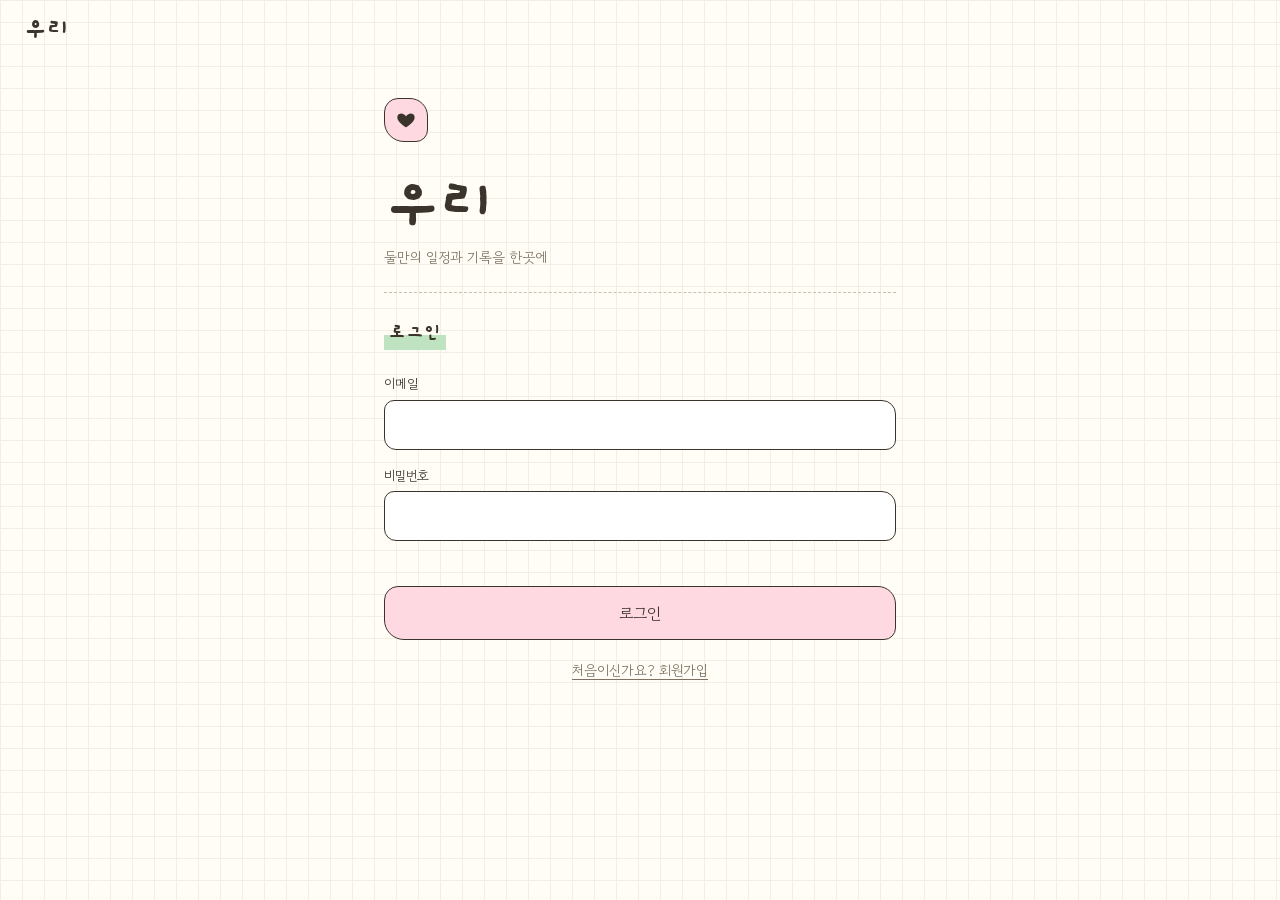
==== index.html @ 26e34635 "Add QT question cards, sharing archive and growing Bible-book character Co-Authored-By: Claude Fable" ====
<!doctype html>
<html lang="ko">
<head>
  <meta charset="utf-8">
  <meta name="viewport" content="width=device-width, initial-scale=1, viewport-fit=cover">
  <title>우리</title>
  <meta name="theme-color" content="#fdf2f8">
  <link rel="manifest" href="manifest.webmanifest">
  <!-- 아이폰 홈 화면 설치용 -->
  <meta name="apple-mobile-web-app-capable" content="yes">
  <meta name="apple-mobile-web-app-status-bar-style" content="default">
  <meta name="apple-mobile-web-app-title" content="우리">
  <link rel="apple-touch-icon" href="icons/icon-180.png">
  <link rel="icon" href="icons/icon-192.png">
  <link rel="preload" href="fonts/gaegu-700.woff2" as="font" type="font/woff2" crossorigin>
  <link rel="preload" href="fonts/gaegu-400.woff2" as="font" type="font/woff2" crossorigin>
  <link rel="preload" href="fonts/gowun-dodum-400.woff2" as="font" type="font/woff2" crossorigin>
  <link rel="stylesheet" href="css/fonts.css">
  <link rel="stylesheet" href="css/tokens.css">
  <link rel="stylesheet" href="css/style.css">
</head>
<body class="paper">
  <header class="topbar">
    <button id="backBtn" class="iconbtn" aria-label="뒤로" hidden>
      <svg viewBox="0 0 24 24" aria-hidden="true"><path d="M15 5l-7 7 7 7"/></svg>
    </button>
    <h1 id="pageTitle">우리</h1>
    <button id="menuBtn" class="textbtn" hidden>로그아웃</button>
    <button id="actionBtn" class="roundbtn" hidden></button>
    <a id="gearBtn" class="roundbtn" href="#/settings" aria-label="설정" hidden>
      <svg viewBox="0 0 24 24" aria-hidden="true"><circle cx="12" cy="12" r="3"/><path d="M12 3v3M12 18v3M3 12h3M18 12h3M5.600 5.600l2.100 2.100M16.300 16.300l2.100 2.100M5.600 18.400l2.100-2.100M16.300 7.700l2.100-2.100"/></svg>
    </a>
  </header>
  <div id="offline" class="offline" role="status" hidden>인터넷 연결이 끊겼어요. 지금은 불러오기와 저장이 되지 않습니다.</div>
  <main id="view"></main>
  <script src="js/vendor/supabase.js"></script>
  <script src="js/config.js"></script>
  <script src="js/glyphs.js"></script>
  <script src="js/photos.js"></script>
  <script src="js/push.js"></script>
  <script src="js/dday.js"></script>
  <script src="js/calendar.js"></script>
  <script src="js/diary.js"></script>
  <script src="js/money.js"></script>
  <script src="js/food.js"></script>
  <script src="js/map.js"></script>
  <script src="js/album.js"></script>
  <script src="js/verse.js"></script>
  <script src="js/bible.js"></script>
  <script src="js/qtdata.js"></script>
  <script src="js/qt.js"></script>
  <script src="js/home.js"></script>
  <script src="js/app.js"></script>
</body>
</html>
---- css/fonts.css ----
/* 글꼴은 글자 묶음을 여러 파일로 나누지 않고 통째로 한 파일씩 쓴다.
   (나눠 쓰면 일부 파일만 늦게 오거나 실패했을 때 글자 하나만 다른 글꼴로 보인다.)
   Gaegu: 손글씨체, 한글 2,350자 / 고운돋움: 본문용 둥근 고딕, 한글 11,172자. 둘 다 SIL OFL (fonts/LICENSE-*.txt). */
@font-face { font-family: 'Gaegu'; font-style: normal; font-weight: 400; font-display: swap; src: url(../fonts/gaegu-400.woff2) format('woff2'); }
@font-face { font-family: 'Gaegu'; font-style: normal; font-weight: 700; font-display: swap; src: url(../fonts/gaegu-700.woff2) format('woff2'); }
@font-face { font-family: 'Gowun Dodum'; font-style: normal; font-weight: 400; font-display: swap; src: url(../fonts/gowun-dodum-400.woff2) format('woff2'); }
---- css/tokens.css ----
/* Design Tokens - Auto-generated */
/* Do not edit directly - modify tokens.json instead */

/* === PRIMITIVES === */
:root {

}

/* === SEMANTIC === */
:root {
  --color-primary: #BE185D;
  --color-on-primary: #FFFFFF;
  --color-secondary: #EC4899;
  --color-on-secondary: #000000;
  --color-accent: #DC2626;
  --color-on-accent: #FFFFFF;
  --color-background: #FDF2F8;
  --color-foreground: #0F172A;
  --color-card: #FFFFFF;
  --color-card-foreground: #0F172A;
  --color-muted: #FBF1F5;
  --color-muted-foreground: #475569;
  --color-border: #F7E3EB;
  --color-destructive: #DC2626;
  --color-on-destructive: #FFFFFF;
  --color-ring: #BE185D;
  --font-heading: "Baloo 2", sans-serif;
  --font-body: "Comic Neue", sans-serif;
  --space-xs: 4px;
  --space-sm: 8px;
  --space-md: 16px;
  --space-lg: 24px;
  --space-xl: 32px;
  --space-2xl: 48px;
  --space-3xl: 64px;
}

/* === COMPONENTS === */
:root {

}
---- css/style.css ----
/* 색과 간격은 css/tokens.css (디자인 시스템 도구가 만든 값)를 쓴다.
   스타일: Minimalism & Swiss Style - 모서리 0, 그림자 없음, 포인트 색 하나 */
:root {
  /* 본문은 기기 기본 고딕, 큰 숫자와 제목에만 손글씨체 Gaegu를 가늘게 쓴다 */
  --font-heading: "Gaegu", -apple-system, "Apple SD Gothic Neo", "Malgun Gothic", sans-serif;
  --font-body: -apple-system, BlinkMacSystemFont, "Apple SD Gothic Neo", "Pretendard", "Noto Sans KR", "Malgun Gothic", sans-serif;
  --tab-h: 60px;
}
* { box-sizing: border-box; }
[hidden] { display: none !important; }
html, body { margin: 0; min-height: 100%; }
body {
  background: var(--color-background); color: var(--color-foreground);
  font-family: var(--font-body); font-size: 16px; line-height: 1.5;
  -webkit-tap-highlight-color: transparent;
  touch-action: manipulation;
  overscroll-behavior-y: contain;
}
button { font-family: inherit; cursor: pointer; }
a { cursor: pointer; }
:focus-visible { outline: 3px solid var(--color-ring); outline-offset: 2px; }
svg { fill: none; stroke: currentColor; stroke-width: 1.75; stroke-linecap: square; stroke-linejoin: miter; }

/* ── 상단 ── */
.topbar {
  position: sticky; top: 0; z-index: 10;
  display: flex; align-items: center; gap: var(--space-xs); min-height: 56px;
  padding: calc(env(safe-area-inset-top) + var(--space-sm)) var(--space-lg) var(--space-sm);
  background: var(--color-background);
}
.topbar h1 { margin: 0; font-family: var(--font-heading); font-size: 24px; font-weight: 400; letter-spacing: -.5px; }
.iconbtn {
  width: 44px; height: 44px; margin-left: -12px; border: 0; background: none; color: var(--color-foreground);
  display: flex; align-items: center; justify-content: center;
}
.iconbtn svg { width: 24px; height: 24px; }
.textbtn { margin-left: auto; min-height: 44px; padding: 0; border: 0; background: none; color: var(--color-muted-foreground); font-size: 14px; }

main {
  max-width: 560px; margin: 0 auto;
  padding: var(--space-sm) var(--space-lg) calc(env(safe-area-inset-bottom) + var(--tab-h) + var(--space-xl));
}

/* ── 하단 탭 ── */
.tabbar {
  position: fixed; left: 0; right: 0; bottom: 0; z-index: 20;
  display: flex;
  padding-bottom: env(safe-area-inset-bottom);
  background: var(--color-card); border-top: 2px solid var(--color-foreground);
}
.tabbar a {
  flex: 1; min-height: var(--tab-h);
  display: flex; flex-direction: column; align-items: center; justify-content: center; gap: 4px;
  color: var(--color-muted-foreground); font-size: 11px; font-weight: 400; text-decoration: none;
  transition: background-color .2s ease-out, color .2s ease-out;
}
.tabbar a svg { width: 22px; height: 22px; }
.tabbar a[aria-current="page"] { background: var(--color-primary); color: var(--color-on-primary); font-weight: 600; }

/* ── 홈 상단: 포인트 색 면 하나 ── */
.hero {
  display: block; text-decoration: none;
  background: var(--color-primary); color: var(--color-on-primary);
  padding: var(--space-lg); margin-bottom: var(--space-lg);
}
.hero .names { font-size: 14px; font-weight: 600; letter-spacing: .5px; }
.hero .names i { font-style: normal; font-weight: 400; opacity: .8; margin: 0 2px; }
.hero .num { font-family: var(--font-heading); font-size: 86px; font-weight: 400; line-height: 1; letter-spacing: -2px; margin-top: var(--space-xl); }
.hero .num small { font-size: 20px; font-weight: 600; letter-spacing: 0; margin-left: var(--space-sm); }
.hero .since { font-size: 13px; margin-top: var(--space-sm); padding-top: var(--space-sm); border-top: 1px solid rgba(255, 255, 255, .45); }

/* ── 구역 제목과 목록 ── */
.sec {
  margin: var(--space-xl) 0 0; padding-bottom: var(--space-sm);
  border-bottom: 2px solid var(--color-foreground);
  font-family: var(--font-heading); font-size: 18px; font-weight: 400;
}
.card { background: none; margin: 0; }
.blank { padding: var(--space-md) 0; color: var(--color-muted-foreground); font-size: 14px; border-bottom: 1px solid var(--color-border); }

.invite {
  margin-bottom: var(--space-md); padding: var(--space-md) var(--space-lg);
  background: var(--color-card); border: 2px solid var(--color-foreground);
}
.invite .label { font-size: 13px; color: var(--color-muted-foreground); }
.invite .code { font-family: var(--font-heading); font-size: 42px; font-weight: 400; letter-spacing: 6px; color: var(--color-primary); }
.invite .link { text-align: left; margin-top: 0; }

.item {
  display: flex; align-items: center; gap: var(--space-md); min-height: 76px; padding: var(--space-md) 0;
  border-bottom: 1px solid var(--color-border); text-decoration: none; color: inherit;
  transition: background-color .2s ease-out;
}
.item:first-child { border-top: 2px solid var(--color-foreground); }
a.item:active { background: var(--color-muted); }
.chip {
  flex: none; width: 44px; height: 44px; background: var(--color-card); color: var(--color-primary);
  border: 1px solid var(--color-border);
  display: flex; align-items: center; justify-content: center;
}
.chip svg { width: 22px; height: 22px; }
.item .t { font-weight: 600; }
.item .d { font-size: 13px; color: var(--color-muted-foreground); }
.item .go { margin-left: auto; color: var(--color-muted-foreground); }
.item .go svg { width: 18px; height: 18px; display: block; }

.empty { padding: var(--space-3xl) 0; color: var(--color-muted-foreground); }
.empty .chip { margin-bottom: var(--space-md); }
.empty b { display: block; font-family: var(--font-heading); font-size: 38px; font-weight: 400; letter-spacing: -1px; color: var(--color-foreground); }
.empty p { margin: var(--space-xs) 0 0; font-size: 14px; }

/* ── 폼 (로그인, 커플 연결) ── */
.brand { padding: var(--space-xl) 0 var(--space-lg); margin-bottom: var(--space-lg); border-bottom: 2px solid var(--color-foreground); }
.brand .logo { width: 44px; height: 44px; background: var(--color-primary); color: var(--color-on-primary); display: flex; align-items: center; justify-content: center; }
.brand .logo svg { width: 22px; height: 22px; fill: currentColor; stroke: none; }
.brand .word { font-family: var(--font-heading); font-size: 70px; font-weight: 400; line-height: 1.1; letter-spacing: -1px; margin-top: var(--space-lg); }
.brand p { margin: var(--space-xs) 0 0; color: var(--color-muted-foreground); font-size: 14px; }
.form h2 { margin: 0 0 var(--space-lg); font-family: var(--font-heading); font-size: 18px; font-weight: 400; }
.form label { display: block; font-size: 13px; font-weight: 600; margin-bottom: var(--space-md); }
.form input {
  display: block; width: 100%; min-height: 50px; margin-top: 6px; padding: 12px 14px;
  border: 1px solid var(--color-foreground); border-radius: 0; background: var(--color-card);
  font-size: 16px; color: var(--color-foreground); font-family: inherit; -webkit-appearance: none; appearance: none;
}
.form input::placeholder { color: #94a3b8; }
.form input:focus { outline: 3px solid var(--color-ring); outline-offset: -1px; }
.btn {
  display: block; width: 100%; min-height: 52px; padding: 14px; border: 2px solid var(--color-primary); border-radius: 0;
  background: var(--color-primary); color: var(--color-on-primary); font-size: 16px; font-weight: 600;
  transition: opacity .2s ease-out;
}
.btn:active { opacity: .85; }
.btn:disabled { opacity: .5; }
.btn.ghost { background: var(--color-card); color: var(--color-primary); }
.link { display: block; width: 100%; min-height: 44px; margin-top: var(--space-sm); padding: 0; border: 0; background: none; color: var(--color-muted-foreground); font-size: 14px; text-decoration: underline; text-underline-offset: 3px; }
.msg { min-height: 21px; margin: 0 0 var(--space-sm); font-size: 14px; font-weight: 400; color: var(--color-destructive); }
.msg.ok { color: #15803d; }
.or { display: flex; align-items: center; gap: 12px; color: var(--color-muted-foreground); font-size: 13px; margin: var(--space-lg) 0; }
.or::before, .or::after { content: ""; flex: 1; height: 1px; background: var(--color-border); }
.empty .btn { width: auto; margin-top: var(--space-lg); padding: 12px 24px; }

.spinner {
  width: 24px; height: 24px; margin: 96px auto; border-radius: 50%;
  border: 3px solid var(--color-border); border-top-color: var(--color-primary);
  animation: spin .8s linear infinite;
}
@keyframes spin { to { transform: rotate(360deg); } }
@media (prefers-reduced-motion: reduce) {
  * { transition: none !important; }
  .spinner { animation-duration: 2s; }
}

/* ── 디데이 ── */
.hero .num.word { font-size: 52px; letter-spacing: -1px; }
.startday {
  display: flex; align-items: center; justify-content: space-between; gap: var(--space-md);
  padding: var(--space-lg); background: var(--color-card); border: 2px solid var(--color-foreground);
}
.startday .d { font-size: 13px; color: var(--color-muted-foreground); }
.startday .big { font-family: var(--font-heading); font-size: 34px; font-weight: 400; line-height: 1.2; }
.btn.small { width: auto; min-height: 44px; padding: 8px 18px; flex: none; }
.btn.add { margin-top: var(--space-lg); }
.dlist { list-style: none; margin: 0; padding: 0; }
.drow { display: flex; align-items: center; gap: var(--space-sm); min-height: 68px; padding: var(--space-sm) 0; border-bottom: 1px solid var(--color-border); }
.drow .dmain { flex: 1; min-width: 0; }
.drow .t { font-weight: 600; }
.drow .d { font-size: 13px; color: var(--color-muted-foreground); }
.drow .dleft { font-family: var(--font-heading); font-size: 24px; font-weight: 400; color: var(--color-primary); white-space: nowrap; }
.drow .dleft.now { background: var(--color-primary); color: var(--color-on-primary); padding: 0 10px; }
.drow .iconbtn { margin: 0 -10px 0 0; color: var(--color-muted-foreground); }
.drow .iconbtn svg { width: 20px; height: 20px; }
.tag { font-size: 10px; font-weight: 400; color: var(--color-primary); border: 1px solid var(--color-primary); padding: 0 6px; margin-left: 4px; vertical-align: 2px; }
.form.inline { margin-top: var(--space-lg); padding: var(--space-lg); background: var(--color-card); border: 2px solid var(--color-foreground); }
.form .check { display: flex; align-items: center; gap: 10px; min-height: 44px; font-weight: 400; font-size: 16px; }
.form .check input { width: 22px; height: 22px; min-height: 0; margin: 0; padding: 0; flex: none; accent-color: var(--color-primary); -webkit-appearance: auto; appearance: auto; }
.btns { display: flex; gap: var(--space-sm); }
.link.danger { color: var(--color-destructive); margin-top: var(--space-md); }

/* ── 홈 위젯: 굵은 테두리 + 뒤로 비치는 색 면 ── */
.roundbtn {
  margin-left: auto; width: 44px; height: 44px; flex: none; border-radius: 50%;
  background: var(--color-card); border: 1.5px solid var(--color-foreground); color: var(--color-foreground);
  display: flex; align-items: center; justify-content: center;
}
.roundbtn svg { width: 22px; height: 22px; stroke-linecap: round; }
main { padding-bottom: calc(env(safe-area-inset-bottom) + var(--space-xl)); }
.widget {
  display: block; text-decoration: none; color: inherit;
  background: var(--color-card); border: 2px solid var(--color-foreground); border-radius: 18px;
  box-shadow: 6px 6px 0 var(--shade, var(--color-border));
  padding: var(--space-md) var(--space-md) var(--space-lg); margin: 0 6px var(--space-lg) 0;
  transition: transform .15s ease-out, box-shadow .15s ease-out;
}
.widget:active { transform: translate(3px, 3px); box-shadow: 3px 3px 0 var(--shade, var(--color-border)); }
.wtitle { display: flex; align-items: center; gap: var(--space-sm); font-weight: 700; font-size: 17px; }
.wtitle svg { width: 20px; height: 20px; color: var(--color-primary); }
.wnum { font-size: 44px; font-weight: 800; letter-spacing: -1px; line-height: 1.15; margin-top: var(--space-sm); }
.wsub { font-size: 14px; color: var(--color-muted-foreground); }
.wempty { font-size: 14px; color: var(--color-muted-foreground); margin-top: var(--space-sm); }
.wcal { display: flex; gap: var(--space-md); align-items: stretch; margin-top: var(--space-sm); }
.todaytile {
  flex: 0 0 38%; min-height: 132px; border-radius: 12px; padding: 12px;
  background: var(--color-primary); color: var(--color-on-primary);
  display: flex; flex-direction: column; justify-content: flex-end;
}
.todaytile span { font-size: 14px; font-weight: 600; }
.todaytile b { font-size: 48px; font-weight: 800; line-height: 1; }
.mcal { flex: 1; min-width: 0; }
.mtitle { font-size: 13px; font-weight: 800; margin-bottom: 2px; }
.mgrid { display: grid; grid-template-columns: repeat(7, 1fr); text-align: center; font-size: 12px; font-weight: 600; }
.mgrid span { height: 22px; line-height: 22px; }
.mgrid .sun { color: #dc2626; } .mgrid .sat { color: #2563eb; }
.mgrid .mark { background: #fbcfe8; border-radius: 50%; color: var(--color-primary); }
.mgrid .today { background: var(--color-foreground); color: #fff; border-radius: 50%; }
.mgrid span.mark, .mgrid span.today { width: 22px; margin: 0 auto; }

/* 위젯 모양에 맞춰 다른 상자들도 모서리를 조금 둥글린다 */
.invite, .startday, .form.inline { border-radius: 18px; }
.invite { margin: 0 6px var(--space-lg) 0; box-shadow: 6px 6px 0 var(--color-border); }
.btn, .form input { border-radius: 12px; }
.chip { border-radius: 12px; }

/* ── 커플 캘린더 ── */
:root { --me: #fbcfe8; --me-bg: #fff1f6; --pt: #bfdbfe; --pt-bg: #eff6ff; --us: #fde68a; --us-bg: #fffbeb; }
.roundbtn + .roundbtn { margin-left: var(--space-sm); }
.calhead { display: flex; align-items: center; justify-content: space-between; margin-bottom: var(--space-sm); }
.calhead .iconbtn { margin: 0; }
.monthbtn { min-height: 44px; border: 0; background: none; font-size: 20px; font-weight: 800; color: var(--color-foreground); }
.ownrow { display: flex; gap: 10px; margin: 0 4px var(--space-md) 0; }
.ownchip {
  flex: 1; min-height: 40px; padding: 4px 8px; border: 2px solid var(--color-foreground); border-radius: 12px;
  background: var(--color-card); color: #64748b; font-size: 14px; font-weight: 700;
  box-shadow: 4px 4px 0 #cbd5e1; white-space: nowrap; overflow: hidden; text-overflow: ellipsis;
}
.ownchip.on { color: var(--color-foreground); }
.ownchip.me.on { background: var(--me-bg); box-shadow: 4px 4px 0 var(--me); }
.ownchip.pt.on { background: var(--pt-bg); box-shadow: 4px 4px 0 var(--pt); }
.ownchip.us.on { background: var(--us-bg); box-shadow: 4px 4px 0 var(--us); }

.calgrid { display: grid; grid-template-columns: repeat(7, minmax(0, 1fr)); margin: 0 -12px; }
.calgrid.whead { font-size: 13px; text-align: center; color: var(--color-foreground); padding-bottom: 4px; }
.calgrid .sun { color: #dc2626; } .calgrid .sat { color: #2563eb; }
.cell {
  min-height: 78px; padding: 4px 2px; border: 0; border-radius: 8px; background: none; color: var(--color-foreground);
  display: flex; flex-direction: column; align-items: stretch; gap: 2px; font-family: inherit; overflow: hidden;
}
.cell .num { align-self: center; min-width: 26px; height: 24px; line-height: 24px; font-size: 15px; font-weight: 600; border-radius: 7px; text-align: center; }
.cell.other .num { color: #cbd5e1; }
.cell.other .evchip { opacity: .6; }
.cell.today .num { background: var(--color-foreground); color: #fff; }
.cell.sel { background: #eee6ec; }
.evchip {
  display: block; font-size: 10.500px; line-height: 16px; height: 16px; padding: 0 3px; border-radius: 4px;
  white-space: nowrap; overflow: hidden; text-align: left; color: var(--color-foreground);
}
.evchip.me { background: var(--me-bg); box-shadow: inset 3px 0 0 var(--me); }
.evchip.pt { background: var(--pt-bg); box-shadow: inset 3px 0 0 var(--pt); }
.evchip.us { background: var(--us-bg); box-shadow: inset 3px 0 0 var(--us); }
.cell .more { font-size: 10px; color: var(--color-muted-foreground); text-align: center; line-height: 12px; }

.daytitle { margin: var(--space-lg) 0 var(--space-md); font-size: 18px; font-weight: 800; }
.evcard {
  display: flex; align-items: center; gap: var(--space-md); width: calc(100% - 6px); min-height: 60px; text-align: left;
  padding: 12px 16px; margin-bottom: var(--space-md); font-family: inherit; color: var(--color-foreground);
  border: 2px solid var(--color-foreground); border-radius: 16px;
}
.evcard.me { background: var(--me-bg); box-shadow: 5px 5px 0 var(--me); }
.evcard.pt { background: var(--pt-bg); box-shadow: 5px 5px 0 var(--pt); }
.evcard.us { background: var(--us-bg); box-shadow: 5px 5px 0 var(--us); }
.evtime { flex: none; min-width: 74px; font-size: 14px; }
.evtime small { display: block; font-size: 11px; color: var(--color-muted-foreground); }
.evtitle { font-size: 17px; font-weight: 700; overflow-wrap: anywhere; }

/* ── 아래에서 올라오는 시트 ── */
.noscroll { overflow: hidden; }
.sheet { position: fixed; inset: 0; z-index: 50; background: rgba(15, 23, 42, .35); display: flex; align-items: flex-end; }
.sheetbody {
  width: 100%; max-width: 560px; max-height: 94%; margin: 0 auto; overflow-y: auto;
  background: var(--color-card); border-radius: 28px 28px 0 0;
  padding: var(--space-md) var(--space-lg) calc(env(safe-area-inset-bottom) + var(--space-xl));
  animation: sheetup .25s ease-out;
}
@keyframes sheetup { from { transform: translateY(40px); opacity: 0; } to { transform: none; opacity: 1; } }
.sheethead { display: flex; align-items: center; justify-content: space-between; margin-bottom: var(--space-lg); }
.sheethead b { font-size: 17px; }
.sheethead .roundbtn { margin: 0; }
.roundbtn.ok { color: #2563eb; }
.sheetbody .titleinput { margin: 0 0 var(--space-md); border-width: 2px; }
.sr { position: absolute; width: 1px; height: 1px; overflow: hidden; clip-path: inset(50%); }
.rowline { display: flex; align-items: center; justify-content: space-between; gap: var(--space-sm); min-height: 52px; margin: 0; font-size: 16px; font-weight: 400; }
.form .rowline { font-size: 16px; font-weight: 400; margin-bottom: 0; }
.rowline span { display: flex; gap: 6px; }
.form .rowline input[type=date], .form .rowline input[type=time], .form .rowline select {
  width: auto; min-height: 40px; margin: 0; padding: 6px 12px; border: 0; border-radius: 12px; background: #eef0f3;
  font-size: 16px; font-family: inherit; color: var(--color-foreground);
}
.form .switch {
  -webkit-appearance: none; appearance: none; width: 50px; min-height: 0; height: 28px; margin: 0; padding: 0; flex: none;
  border: 2px solid var(--color-foreground); border-radius: 14px; background: var(--color-card); position: relative;
  transition: background-color .2s ease-out;
}
.form .switch::after {
  content: ""; position: absolute; top: 3px; left: 3px; width: 18px; height: 18px; border-radius: 50%;
  background: var(--color-foreground); transition: transform .2s ease-out;
}
.form .switch:checked { background: var(--color-primary); }
.form .switch:checked::after { transform: translateX(22px); background: #fff; }
.sheetbody textarea {
  display: block; width: 100%; margin: var(--space-md) 0; padding: 12px 14px; resize: vertical;
  border: 2px solid var(--color-foreground); border-radius: 12px; background: var(--color-card);
  font-size: 16px; font-family: inherit; color: var(--color-foreground);
}
@media (prefers-reduced-motion: reduce) { .sheetbody { animation: none; } }

/* 상단: 제목이 남는 폭을 차지하고 버튼은 오른쪽에 붙는다 */
.topbar h1 { flex: 1; min-width: 0; overflow: hidden; text-overflow: ellipsis; white-space: nowrap; }
.topbar .roundbtn, .topbar .textbtn { margin-left: var(--space-sm); }
.form label.rowline, .form .rowline { display: flex; white-space: nowrap; }
.form .rowline input[type=date], .form .rowline input[type=time] { padding: 6px 8px; min-width: 0; }
.rowline span { min-width: 0; }

/* ── 커플 일기장 ── */
.who { font-weight: 700; font-size: 14px; }
.who.me { color: #db2777; } .who.pt { color: #2563eb; }
.dtime { font-size: 13px; color: var(--color-muted-foreground); }
.drowwrap { display: flex; gap: 12px; align-items: flex-start; margin-bottom: var(--space-lg); }
.stamp {
  flex: 0 0 56px; padding: 6px 0; text-align: center; background: var(--color-card);
  border: 2px solid var(--color-foreground); border-radius: 12px; box-shadow: 4px 4px 0 #bbf7d0;
  display: flex; flex-direction: column; line-height: 1.25;
}
.stamp.none { visibility: hidden; height: 0; padding: 0; border-width: 0 2px; }
.stamp span { font-size: 12px; font-weight: 700; } .stamp b { font-size: 22px; font-weight: 800; }
.stamp .y { font-weight: 400; color: var(--color-muted-foreground); }
.dcard {
  flex: 1; min-width: 0; display: block; text-decoration: none; color: inherit; margin-right: 6px;
  background: var(--color-card); border: 2px solid var(--color-foreground); border-radius: 18px;
  box-shadow: 6px 6px 0 #bbf7d0; padding: 14px 16px;
}
.dcard:active { transform: translate(3px, 3px); box-shadow: 3px 3px 0 #bbf7d0; }
.dhead { display: flex; flex-wrap: wrap; align-items: baseline; gap: 6px; }
.dhead b { font-size: 17px; overflow-wrap: anywhere; }
.dprev {
  margin: 4px 0 0; font-size: 14px; color: var(--color-muted-foreground); white-space: pre-line;
  display: -webkit-box; -webkit-line-clamp: 2; -webkit-box-orient: vertical; overflow: hidden;
}
.dcount { display: flex; align-items: center; gap: 4px; margin-top: 8px; font-size: 13px; color: var(--color-muted-foreground); }
.dcount svg { width: 16px; height: 16px; }
.wdiary { padding: 10px 0; border-bottom: 1px solid var(--color-border); }
.wdiary:last-child { border-bottom: 0; padding-bottom: 0; }
.wdiary b { display: block; font-size: 16px; }
.dmeta { font-size: 13px; color: var(--color-muted-foreground); }
.dfull {
  background: var(--color-card); border: 2px solid var(--color-foreground); border-radius: 18px;
  box-shadow: 6px 6px 0 #bbf7d0; padding: var(--space-lg) 18px; margin-right: 6px;
}
.dfull h2 { margin: 6px 0 2px; font-size: 22px; font-weight: 800; overflow-wrap: anywhere; }
.dbody { margin: var(--space-md) 0 0; font-size: 16px; line-height: 1.7; white-space: pre-wrap; overflow-wrap: anywhere; }
.cmt { padding: 12px 0; border-bottom: 1px solid var(--color-border); }
.cmt p { margin: 2px 0 0; white-space: pre-wrap; overflow-wrap: anywhere; }
.cmeta { display: flex; align-items: center; gap: 6px; }
.cdel { margin-left: auto; width: 44px; height: 32px; border: 0; background: none; color: var(--color-muted-foreground); }
.cdel svg { width: 16px; height: 16px; }
.cform { display: flex; gap: 8px; margin-top: var(--space-md); }
.cform input {
  flex: 1; min-width: 0; min-height: 48px; padding: 10px 14px; border: 2px solid var(--color-foreground); border-radius: 12px;
  background: var(--color-card); font-size: 16px; font-family: inherit; color: var(--color-foreground);
}
.sheetbody.tall { min-height: 88%; }
.sheetbody .plaintitle {
  border: 0; border-bottom: 1px solid var(--color-border); border-radius: 0; padding: 12px 0; margin: var(--space-sm) 0 0;
  font-size: 20px; font-weight: 700; background: none;
}
.sheetbody .plaintitle:focus, .sheetbody .plainbody:focus { outline: none; }
.sheetbody .plainbody { border: 0; border-radius: 0; padding: 12px 0; margin: 0; line-height: 1.7; resize: none; }

/* ── 데이트 가계부 ── */
.mtotal {
  background: var(--color-card); border: 2px solid var(--color-foreground); border-radius: 18px;
  box-shadow: 6px 6px 0 #bae6fd; padding: 14px 18px; margin: 0 6px var(--space-lg) 0;
}
.mtotal small { display: block; font-size: 13px; font-weight: 600; color: var(--color-muted-foreground); }
.mtotal b { font-size: 26px; font-weight: 800; }
.mmonth { margin: 0 0 var(--space-sm) 2px; font-size: 15px; font-weight: 700; color: var(--color-muted-foreground); }
.mcard, .mrow {
  display: flex; align-items: center; gap: 12px; width: 100%; text-align: left; text-decoration: none;
  font-family: inherit; color: var(--color-foreground);
}
.mcard {
  width: calc(100% - 6px); background: var(--color-card); border: 2px solid var(--color-foreground); border-radius: 18px;
  box-shadow: 6px 6px 0 #bae6fd; padding: 12px 16px; margin-bottom: var(--space-lg);
}
.mcard:active { transform: translate(3px, 3px); box-shadow: 3px 3px 0 #bae6fd; }
.mrow { background: none; border: 0; border-bottom: 1px solid var(--color-border); padding: 14px 0; min-height: 68px; }
.memoji { flex: none; width: 44px; height: 44px; border-radius: 12px; background: #f1f5f9; font-size: 22px; display: flex; align-items: center; justify-content: center; }
.memoji.big { width: 52px; height: 52px; font-size: 28px; }
.mmain { flex: 1; min-width: 0; }
.mmain b { display: block; font-size: 16px; overflow-wrap: anywhere; }
.mmain small, .mamt small { display: block; font-size: 13px; font-weight: 400; color: var(--color-muted-foreground); }
.mamt { flex: none; text-align: right; font-size: 17px; font-weight: 800; }
.mtitle2 { display: flex; align-items: center; gap: 12px; margin-bottom: var(--space-md); }
.mtitle2 h2 { margin: 0; font-size: 24px; font-weight: 800; overflow-wrap: anywhere; }
.mtitle2 small { color: var(--color-muted-foreground); font-size: 14px; }
/* 화면 아래에 붙는 큰 버튼 */
.bottombar {
  position: fixed; left: 0; right: 0; bottom: 0; z-index: 15;
  padding: var(--space-sm) var(--space-lg) calc(env(safe-area-inset-bottom) + var(--space-md));
  background: linear-gradient(to top, var(--color-background) 70%, transparent);
}
.btn.wide {
  max-width: 512px; margin: 0 auto; width: calc(100% - 6px); border: 2px solid var(--color-foreground); color: var(--color-foreground);
  border-radius: 18px; box-shadow: 6px 6px 0 #bae6fd; background: var(--color-card);
}
main:has(.bottombar) { padding-bottom: calc(env(safe-area-inset-bottom) + 112px); }
.wnum.small { font-size: 30px; }
.amtbox { display: flex; align-items: center; border: 2px solid var(--color-foreground); border-radius: 12px; margin-bottom: var(--space-md); padding-right: 14px; background: var(--color-card); }
.sheetbody .amtbox input { flex: 1; min-width: 0; border: 0; margin: 0; background: none; font-size: 24px; font-weight: 800; }
.sheetbody .amtbox input:focus { outline: none; }
.amtbox:focus-within { outline: 3px solid var(--color-ring); outline-offset: -1px; }
.amtbox span { font-weight: 700; }
.catgrid { display: grid; grid-template-columns: repeat(4, minmax(0, 1fr)); gap: 12px 10px; margin: var(--space-sm) 4px var(--space-md) 0; }
.catbtn {
  min-height: 76px; padding: 8px 2px; border: 2px solid var(--color-foreground); border-radius: 16px; background: var(--color-card);
  box-shadow: 4px 4px 0 #cbd5e1; font-family: inherit; font-size: 12px; font-weight: 700; color: var(--color-foreground);
  display: flex; flex-direction: column; align-items: center; justify-content: center; gap: 4px;
}
.catbtn span { font-size: 24px; line-height: 1; }
.catbtn.on { background: var(--pt-bg); box-shadow: 4px 4px 0 #7dd3fc; }

/* ───────── 맛집 기록장 ───────── */
.fbar { display: flex; align-items: center; gap: 8px; margin-bottom: var(--space-sm); }
.fbar select, .fbar input {
  min-height: 40px; padding: 6px 12px; border: 2px solid var(--color-foreground); border-radius: 12px; background: var(--color-card);
  font-size: 15px; font-family: inherit; color: var(--color-foreground);
}
.fbar input { flex: 1; min-width: 0; }
.fcount { flex: none; font-size: 13px; font-weight: 700; color: var(--color-muted-foreground); }
.fchips { display: flex; gap: 8px; overflow-x: auto; padding: 2px 4px 8px 0; margin-bottom: var(--space-sm); scrollbar-width: none; }
.fchips::-webkit-scrollbar { display: none; }
.fchips.insheet { flex-wrap: wrap; overflow: visible; margin-bottom: var(--space-md); }
.fchip {
  flex: none; min-height: 40px; padding: 4px 12px; border: 2px solid var(--color-foreground); border-radius: 12px; background: var(--color-card);
  font-family: inherit; font-size: 14px; font-weight: 700; color: #64748b; white-space: nowrap;
}
.fchip.on { background: #fecdd3; color: var(--color-foreground); }
.fgrid { display: grid; grid-template-columns: repeat(2, minmax(0, 1fr)); gap: var(--space-lg) var(--space-md); padding-right: 6px; }
.fgrid .blank { grid-column: 1 / -1; }
.fcard {
  display: block; text-decoration: none; color: var(--color-foreground); background: var(--color-card);
  border: 2px solid var(--color-foreground); border-radius: 18px; box-shadow: 6px 6px 0 #fecdd3; padding: 8px 8px 10px;
}
.fcard:active { transform: translate(3px, 3px); box-shadow: 3px 3px 0 #fecdd3; }
.fphoto { position: relative; display: block; aspect-ratio: 3 / 4; border-radius: 12px; overflow: hidden; background: #f1f5f9; }
.fphoto img { width: 100%; height: 100%; object-fit: cover; display: block; }
.fnone { position: absolute; inset: 0; display: flex; align-items: center; justify-content: center; font-size: 40px; }
.fbadge { position: absolute; right: 6px; bottom: 6px; padding: 3px 8px; border-radius: 999px; background: rgba(15, 23, 42, .72); color: #fff; font-size: 12px; font-weight: 700; }
.fbadge.static { position: static; background: #f1f5f9; color: var(--color-foreground); font-size: 13px; }
.fbadge.again { background: #fecdd3; }
.fagain { position: absolute; left: 6px; top: 6px; width: 26px; height: 26px; border-radius: 50%; background: #fff; color: #e11d48; font-size: 14px; display: flex; align-items: center; justify-content: center; }
.fname { display: flex; align-items: center; justify-content: space-between; gap: 6px; padding: 8px 4px 0; }
.fname b { font-size: 15px; min-width: 0; overflow: hidden; text-overflow: ellipsis; white-space: nowrap; }
.fstar { flex: none; display: flex; align-items: center; gap: 2px; font-size: 14px; font-weight: 700; color: #64748b; }
.fstar svg { width: 16px; height: 16px; fill: #f5b301; }
.fshots { display: flex; gap: 10px; overflow-x: auto; scroll-snap-type: x mandatory; margin-bottom: var(--space-md); }
.fshots img { flex: none; width: 78%; aspect-ratio: 3 / 4; object-fit: cover; border: 2px solid var(--color-foreground); border-radius: 18px; scroll-snap-align: start; }
.fshots.one img { width: 100%; aspect-ratio: 4 / 3; }
.fmeta { display: flex; gap: 6px; }
.fdetail h2 { margin: 10px 0 2px; font-size: 24px; font-weight: 800; overflow-wrap: anywhere; }
.fwhen { font-size: 14px; color: var(--color-muted-foreground); margin-bottom: 8px; }
.fmemo { white-space: pre-wrap; overflow-wrap: anywhere; line-height: 1.7; margin: var(--space-md) 0; }
.stars { display: inline-flex; gap: 2px; }
.stars svg { width: 22px; height: 22px; fill: #d4d4d8; }
.stars .on svg { fill: #f5b301; }
.starpick { display: flex; gap: 4px; margin: var(--space-sm) 0 0; }
.starpick button { width: 44px; height: 44px; padding: 4px; border: 0; background: none; }
.starpick svg { width: 100%; height: 100%; fill: #d4d4d8; }
.starpick .on svg { fill: #f5b301; }
.shotrow { display: flex; gap: 10px; overflow-x: auto; margin: var(--space-sm) 0; padding: 4px 0; }
.shot { position: relative; flex: none; width: 96px; height: 96px; border-radius: 14px; overflow: hidden; background: #f1f5f9; }
.shot img { width: 100%; height: 100%; object-fit: cover; display: block; }
.shot button { position: absolute; top: 4px; right: 4px; width: 28px; height: 28px; padding: 5px; border: 0; border-radius: 50%; background: rgba(15, 23, 42, .72); color: #fff; }
.shot button svg { width: 100%; height: 100%; }
.shot.add { border: 2px dashed #94a3b8; background: none; color: #64748b; font-family: inherit; display: flex; flex-direction: column; align-items: center; justify-content: center; gap: 4px; }
.shot.add svg { width: 22px; height: 22px; }
.shot.add small { font-size: 12px; font-weight: 700; }
.sheetbody input[name=link] { margin: 0; border-width: 2px; }
.wfood { display: grid; grid-template-columns: repeat(3, minmax(0, 1fr)); gap: 10px; margin-top: var(--space-sm); }
.wplace b { display: block; margin-top: 6px; font-size: 14px; overflow: hidden; text-overflow: ellipsis; white-space: nowrap; }
.wplace .fphoto { aspect-ratio: 1; }
.wplace .fnone { font-size: 28px; }
.stars svg, .starpick svg, .fstar svg { stroke: none; }
.fdetail a.btn { display: flex; align-items: center; justify-content: center; text-decoration: none; }

/* ───────── 데이트 지도 ───────── */
.mapbar { display: flex; align-items: center; justify-content: space-between; gap: 8px; margin-bottom: var(--space-sm); }
.mapbar select {
  min-height: 44px; max-width: 100%; padding: 6px 12px; border: 2px solid var(--color-foreground); border-radius: 12px; background: var(--color-card);
  font-size: 15px; font-family: inherit; color: var(--color-foreground);
}
.mapstat { flex: none; font-size: 14px; color: var(--color-muted-foreground); }
.mapstat b { font-size: 20px; font-weight: 800; color: var(--color-foreground); }
.kmap { display: block; width: 100%; max-height: 62vh; margin: var(--space-sm) 0 var(--space-md); }
.kmap .reg { fill: #e7e0d3; stroke: #fff; stroke-width: 1.5px; vector-effect: non-scaling-stroke; stroke-linejoin: round; }
.kmap .reg.on { fill: #fbbf24; }
.kmap a:active .reg, .kmap .regg:active .reg { fill: #d6cdbb; }
.kmap .regg { cursor: pointer; outline: none; }
.kmap .edge { fill: none; stroke: #fff; stroke-width: 1.5px; vector-effect: non-scaling-stroke; }
.kmap .regg.sel .reg, .kmap .regg.sel .edge, .kmap .regg:focus-visible .reg { stroke: var(--color-foreground); stroke-width: 3px; }
.kmap text { text-anchor: middle; dominant-baseline: middle; font-weight: 700; fill: #334155; stroke: none; pointer-events: none; }
.maphint { font-size: 14px; color: var(--color-muted-foreground); margin: var(--space-sm) 0; }
.regpanel { background: var(--color-card); border: 2px solid var(--color-foreground); border-radius: 18px; box-shadow: 6px 6px 0 #fde68a; padding: var(--space-md); margin: var(--space-md) 6px var(--space-lg) 0; }
.reghead { display: flex; align-items: center; gap: 8px; margin-bottom: var(--space-sm); }
.reghead h2 { margin: 0; font-size: 20px; font-weight: 800; }
.trip { padding: var(--space-md) 0; border-top: 1px solid var(--color-border); }
.trip .fshots { margin-bottom: var(--space-sm); }
.triphead { display: flex; align-items: center; justify-content: space-between; gap: 8px; }
.triphead b { display: block; font-size: 16px; overflow-wrap: anywhere; }
.triphead small { font-size: 13px; color: var(--color-muted-foreground); }
.trip .fmemo { margin: 8px 0 0; }
.btn.wide.inline { width: 100%; box-shadow: none; margin-top: var(--space-sm); }
.tripwhere { display: flex; align-items: baseline; gap: 8px; margin-bottom: var(--space-md); }
.tripwhere b { font-size: 20px; font-weight: 800; }
.tripwhere small { font-size: 13px; color: var(--color-muted-foreground); }
.kmap .dot { pointer-events: none; stroke-width: .5px; }

/* ───────── 사진 앨범 ───────── */
.acount { font-size: 14px; color: var(--color-muted-foreground); margin-bottom: var(--space-sm); }
.agrid { display: grid; grid-template-columns: repeat(3, minmax(0, 1fr)); gap: 4px; margin-bottom: var(--space-lg); }
.athumb { display: block; aspect-ratio: 1; padding: 0; border: 0; border-radius: 6px; overflow: hidden; background: #f1f5f9; }
.athumb img { width: 100%; height: 100%; object-fit: cover; display: block; }
.walbum { display: grid; grid-template-columns: repeat(4, minmax(0, 1fr)); gap: 6px; margin-top: var(--space-sm); }
.walbum .athumb { border-radius: 10px; }
.viewer { background: #0b0f17; align-items: stretch; }
.vbox { display: flex; flex-direction: column; width: 100%; max-width: 720px; margin: 0 auto; color: #fff;
  padding: calc(env(safe-area-inset-top) + 8px) 0 calc(env(safe-area-inset-bottom) + 12px); }
.vhead { display: flex; align-items: center; justify-content: space-between; padding: 0 var(--space-md) 8px; font-size: 14px; font-weight: 700; }
.vhead .roundbtn { margin: 0; }
.vstage { position: relative; flex: 1; min-height: 0; display: flex; align-items: center; justify-content: center; }
.vstage img { max-width: 100%; max-height: 100%; object-fit: contain; }
.vnav { position: absolute; top: 50%; transform: translateY(-50%); width: 44px; height: 44px; padding: 10px; border: 0; border-radius: 50%; background: rgba(255, 255, 255, .85); color: #0f172a; }
.vnav.prev { left: 8px; } .vnav.next { right: 8px; }
.vnav svg { width: 100%; height: 100%; }
.vfoot { padding: 12px var(--space-md) 0; min-height: 64px; }
.vfoot .dmeta { color: #cbd5e1; }
.vfoot p { margin: 6px 0 0; white-space: pre-wrap; overflow-wrap: anywhere; }
.vfoot .who.me { color: #f9a8d4; } .vfoot .who.pt { color: #93c5fd; }

/* ───────── 일기·일정 사진 ───────── */
.dthumbs { position: relative; width: 72px; height: 72px; margin-top: 8px; border-radius: 10px; overflow: hidden; }
.dthumbs img { width: 100%; height: 100%; object-fit: cover; display: block; }
.dthumbs span { position: absolute; right: 4px; bottom: 4px; padding: 1px 6px; border-radius: 999px; background: rgba(15, 23, 42, .72); color: #fff; font-size: 11px; font-weight: 700; }
.dfull .fshots { margin: var(--space-md) 0 0; }
.evphoto { flex: none; width: 40px; height: 40px; margin-left: auto; border-radius: 8px; overflow: hidden; background: rgba(15, 23, 42, .08); }
.evphoto img { width: 100%; height: 100%; object-fit: cover; display: block; }
.sheetbody.tall .shotrow { margin-top: var(--space-md); }
.offline { position: sticky; top: calc(env(safe-area-inset-top) + 56px); z-index: 9; margin: 0 var(--space-lg) var(--space-sm); padding: 10px 14px; border: 2px solid var(--color-foreground); border-radius: 12px; background: #fef3c7; font-size: 14px; font-weight: 700; }

/* ───────── 홈: 다이어리 꾸미기 ─────────
   모눈종이 바탕, 메모지와 마스킹테이프, 폴라로이드, 형광펜 제목, 손글씨체 */
body.paper .topbar { background: none; }
body.paper .topbar h1 { font-size: 28px; font-weight: 700; color: var(--ink); }
body.onhome main { font-family: var(--font-heading); }
body.paper .roundbtn { border-color: var(--ink); color: var(--ink); background: #fff; }
.hdate { font-size: 18px; color: var(--ink-soft); margin: -6px 0 var(--space-md); }
.htop { position: relative; min-height: 190px; margin: 18px 0 8px; }
.hnote {
  position: relative; display: block; width: 70%; padding: 22px 18px 14px; background: #fff3b8; color: var(--ink); text-decoration: none;
  transform: rotate(-1.5deg); box-shadow: 1px 2px 0 rgba(0, 0, 0, .08);
}
.htop.solo .hnote { width: 86%; }
.hnote .tape { position: absolute; top: -11px; left: 50%; width: 92px; height: 22px; margin-left: -46px; background: rgba(240, 150, 170, .65); transform: rotate(2deg); }
.hnote p { margin: 0; font-size: 20px; }
.hnote b { display: block; font-size: 66px; font-weight: 700; line-height: 1.05; }
.hpol {
  position: absolute; right: 0; top: 46px; width: 128px; padding: 7px 7px 28px; background: #fff; color: var(--ink); text-decoration: none;
  transform: rotate(5deg); box-shadow: 1px 2px 4px rgba(0, 0, 0, .18);
}
.hpol img { display: block; width: 114px; height: 114px; object-fit: cover; }
.hpol span { position: absolute; left: 4px; right: 4px; bottom: 3px; text-align: center; font-size: 16px; white-space: nowrap; overflow: hidden; text-overflow: ellipsis; }
.hnote:active, .hpol:active, .hstk a:active { opacity: .8; }
.hmark { display: inline-block; margin: 26px 0 4px; padding: 0 4px; font-size: 22px; font-weight: 700; background: linear-gradient(transparent 55%, #ffd0dc 55%); }
.hmark.green { background: linear-gradient(transparent 55%, #bfe3c0 55%); }
.hli {
  display: flex; align-items: center; justify-content: space-between; gap: 12px; min-height: 46px; padding: 6px 2px;
  border-bottom: 1.5px dashed #c9c1b0; color: var(--ink); text-decoration: none; font-size: 21px;
}
.hli span { min-width: 0; overflow: hidden; text-overflow: ellipsis; white-space: nowrap; }
.hli small { flex: none; font-size: 18px; color: var(--ink-soft); }
.hstk { display: grid; grid-template-columns: repeat(3, minmax(0, 1fr)); gap: 12px; margin-top: 26px; }
.hstk a {
  display: block; padding: 12px 0 8px; text-align: center; text-decoration: none; color: var(--ink); font-size: 19px;
  border: 2px solid var(--ink); border-radius: 14px 18px 12px 20px; background: #fff;
}
.hstk b { display: block; font-size: 26px; font-weight: 400; line-height: 1.3; font-family: "Apple Color Emoji", "Noto Color Emoji", sans-serif; }
.hstk a:nth-child(2) { background: #ffd9e2; transform: rotate(1.5deg); }
.hstk a:nth-child(3) { background: #d6ecff; transform: rotate(-1.5deg); }
.hstk a:nth-child(4) { background: #e2f5d0; transform: rotate(-1deg); }
.hstk a:nth-child(5) { background: #fff3b8; }
.hstk a:nth-child(6) { background: #e9defa; transform: rotate(1.5deg); }
body.paper .invite { font-family: var(--font-body); }

/* ───────── 전체 화면: 다이어리 꾸미기 ─────────
   앞에서 정한 모양 위에 덮어쓴다. 바탕은 모눈종이, 글자는 잉크색,
   본문은 둥근 고딕(고운돋움), 제목과 큰 숫자는 손글씨체(Gaegu). */
:root {
  --ink: #3b342c; --ink-soft: #8a7f70; --line: #c9c1b0;
  --color-background: #fffdf6; --color-foreground: #3b342c; --color-card: #ffffff; --color-card-foreground: #3b342c;
  --color-muted: #f6f1e4; --color-muted-foreground: #7d7263; --color-border: #d9d2c2;
  --color-primary: #c2456b; --color-ring: #c2456b;
  --font-body: "Gowun Dodum", -apple-system, "Apple SD Gothic Neo", "Malgun Gothic", sans-serif;
  --wobble: 14px 18px 12px 20px;
}
body.paper {
  background-color: #fffdf6; color: var(--ink);
  background-image: linear-gradient(#f1eee4 1px, transparent 1px), linear-gradient(90deg, #f1eee4 1px, transparent 1px);
  background-size: 22px 22px; background-attachment: local;
}
body.paper .topbar { background: #fffdf6; background-image: linear-gradient(#f1eee4 1px, transparent 1px), linear-gradient(90deg, #f1eee4 1px, transparent 1px); background-size: 22px 22px; }
body.paper .bottombar { background: none; }
body.paper input, body.paper textarea, body.paper select, body.paper button { font-family: inherit; }

/* 카드류: 흰 종이 + 가는 잉크 선 + 살짝 삐뚠 모서리. 색 그림자는 없앤다 */
.mcard, .fcard, .dcard, .dfull, .evcard, .regpanel, .invite, .startday, .form.inline, .stamp {
  border: 1.5px solid var(--ink); border-radius: var(--wobble); box-shadow: 1px 2px 0 rgba(59, 52, 44, .12); margin-right: 0;
}
.mcard, .fcard, .dcard, .dfull, .regpanel, .btn.wide { width: 100%; }
.mcard:active, .fcard:active, .dcard:active { transform: none; box-shadow: none; opacity: .8; }
.fcard:nth-child(odd) { transform: rotate(-.8deg); } .fcard:nth-child(even) { transform: rotate(.8deg); }
.fcard { background: #fff; padding: 8px 8px 10px; border-radius: 4px; border-width: 1px; box-shadow: 1px 2px 4px rgba(0, 0, 0, .16); }   /* 폴라로이드 */
.fphoto, .fshots img, .athumb { border-radius: 3px; }
.fshots img { border: 7px solid #fff; border-bottom-width: 22px; box-shadow: 1px 2px 4px rgba(0, 0, 0, .18); }
.evcard.me, .evcard.pt, .evcard.us { box-shadow: 1px 2px 0 rgba(59, 52, 44, .12); }

/* 합계 상자는 노란 메모지 */
.mtotal {
  position: relative; border: 0; border-radius: 0; background: #fff3b8; box-shadow: 1px 2px 0 rgba(0, 0, 0, .08);
  transform: rotate(-1deg); margin: 14px 8px var(--space-xl) 2px; padding: 20px 18px 12px;
}
.mtotal::before { content: ""; position: absolute; top: -10px; left: 50%; width: 84px; height: 20px; margin-left: -42px; background: rgba(240, 150, 170, .65); transform: rotate(2deg); }
.mtotal small { font-family: var(--font-heading); font-size: 19px; font-weight: 400; color: var(--ink); }
.mtotal b { font-family: var(--font-heading); font-size: 44px; font-weight: 700; line-height: 1.1; }

/* 제목: 손글씨 + 형광펜 */
.topbar h1 { font-size: 28px; font-weight: 700; letter-spacing: 0; }
.mmonth, .daytitle, .reghead h2, .form h2 {
  display: inline-block; font-family: var(--font-heading); font-size: 22px; font-weight: 700; color: var(--ink);
  padding: 0 4px; background: linear-gradient(transparent 55%, #bfe3c0 55%);
}
.mmonth { display: table; margin-bottom: var(--space-md); }
.daytitle { background: linear-gradient(transparent 55%, #ffd0dc 55%); }
.mtitle2 h2, .fdetail h2, .dfull h2, .monthbtn, .tripwhere b, .sheethead b, .mapstat b, .startday .big, .wnum, .stamp b {
  font-family: var(--font-heading); font-weight: 700; letter-spacing: 0;
}
.mtitle2 h2, .fdetail h2, .dfull h2 { font-size: 30px; }
.monthbtn { font-size: 26px; } .sheethead b { font-size: 22px; }
.mamt, .mcard b, .mrow b, .fname b, .triphead b, .dhead b, .evtitle { font-weight: 700; }

/* 줄 목록은 점선 */
.mrow, .blank, .cmt, .drow { border-color: var(--line); border-style: none none dashed; border-bottom-width: 1.5px; }
.trip { border-color: var(--line); border-style: dashed none none; }
.mrow { border-bottom-width: 1.5px; } .trip { border-top-width: 1.5px; } .blank { border-bottom-width: 1.5px; }
.memoji { background: #f6f1e4; border-radius: var(--wobble); }

/* 버튼과 칩은 스티커 */
.btn { border: 1.5px solid var(--ink); border-radius: var(--wobble); background: #ffd9e2; color: var(--ink); font-weight: 700; }
.btn.ghost { background: #fff; color: var(--ink); }
.btn.wide { box-shadow: 1px 2px 0 rgba(59, 52, 44, .12); border-width: 1.5px; border-radius: var(--wobble); font-family: var(--font-heading); font-size: 21px; }
.fdetail a.btn { color: var(--ink); }
.roundbtn { border: 1.5px solid var(--ink); color: var(--ink); background: #fff; }
.roundbtn.ok { color: #c2456b; }
.ownchip, .fchip, .catbtn { border: 1.5px solid var(--ink); border-radius: var(--wobble); box-shadow: none; color: var(--ink-soft); }
.ownchip.me.on, .ownchip.pt.on, .ownchip.us.on, .catbtn.on { box-shadow: none; color: var(--ink); }
.fchip.on { background: #ffd9e2; color: var(--ink); }
.catbtn.on { background: #d6ecff; }
.fbar select, .fbar input, .mapbar select, .cform input,
.form input, .sheetbody textarea, .amtbox, .sheetbody .titleinput, .sheetbody input[name=link] {
  border: 1.5px solid var(--ink); border-radius: 10px 14px 10px 12px; background: #fff; color: var(--ink);
}
.sheetbody .amtbox input, .sheetbody .plaintitle, .sheetbody .plainbody { border: 0; border-radius: 0; }
.sheetbody .plaintitle { font-family: var(--font-heading); font-size: 28px; font-weight: 700; border-bottom: 1.5px dashed var(--line); }
.form .rowline input[type=date], .form .rowline input[type=time], .form .rowline select { border: 0; background: #f6f1e4; border-radius: 10px 14px 10px 12px; }
.form .switch { border: 1.5px solid var(--ink); border-radius: 14px; }
.form .switch::after { background: var(--ink); }
.sheetbody { background-color: #fffdf6; border-radius: 22px 26px 0 0; border-top: 1.5px solid var(--ink); }
.shot.add { border: 1.5px dashed var(--ink-soft); color: var(--ink-soft); border-radius: var(--wobble); }
.offline { border: 0; border-radius: 0; background: #fff3b8; box-shadow: 1px 2px 0 rgba(0, 0, 0, .08); font-weight: 400; }

/* 캘린더·지도·일기 세부 */
.calgrid .cell.sel, .cell.sel { border-radius: 10px 14px 10px 12px; }
.kmap .reg { fill: #efe8d8; stroke: #fffdf6; }
.kmap .reg.on { fill: #f6c744; }
.kmap text { fill: var(--ink); font-family: var(--font-body); }
.fbadge.static { background: #f6f1e4; border-radius: var(--wobble); } .fbadge.again { background: #ffd9e2; }
.stamp { background: #fff; }
.brand { border-bottom: 1.5px dashed var(--line); }
.brand .logo { background: #ffd9e2; color: var(--ink); border: 1.5px solid var(--ink); border-radius: var(--wobble); }
.brand .word, .invite .code { font-weight: 700; }
.hero { position: relative; background: #fff3b8; color: var(--ink); border-radius: 0; box-shadow: 1px 2px 0 rgba(0, 0, 0, .08); transform: rotate(-1deg); margin: 14px 8px var(--space-xl) 2px; }
.hero::before { content: ""; position: absolute; top: -10px; left: 50%; width: 84px; height: 20px; margin-left: -42px; background: rgba(240, 150, 170, .65); transform: rotate(2deg); }
.hero .num { font-weight: 700; } .hero .since { border-top: 1.5px dashed rgba(59, 52, 44, .35); }
.drow .dleft { font-weight: 700; } .drow .dleft.now { background: #ffd9e2; color: var(--ink); }
.fgrid { padding: 0 4px; }

/* ── 글자 깨짐 방지 ──
   고운돋움은 굵기가 하나뿐이라 기기가 억지로 굵게 그리면 번져 보인다. 억지 굵게를 끄고,
   강조는 손글씨체(굵은 글자가 실제로 있음)와 색으로 한다. */
body.paper { font-synthesis: none; }
.nohw { font-family: var(--font-body) !important; letter-spacing: 0; }
.sheetbody .plaintitle { font-family: var(--font-body); font-size: 22px; }   /* 입력 중에는 글꼴이 섞이지 않게 */
.mamt, .mtotal b, .fstar, .mapstat b, .evtime, .stamp b, .todaytile b, .cell .num, .acount, .fcount { font-family: var(--font-heading); font-weight: 700; }
.mamt { font-size: 21px; } .mamt small { font-family: var(--font-body); }
.cell .num { font-size: 18px; }
.mcard b, .mrow b, .fname b, .triphead b, .dhead b, .evtitle, .hstk a, .drow .t { font-size: 17px; }

/* 누구 일정인지: 색 점 + 이름 */
.odot { display: inline-block; width: 10px; height: 10px; margin-right: 6px; border-radius: 50%; border: 1.5px solid var(--ink); background: var(--us); vertical-align: 1px; }
.odot.me { background: var(--me); } .odot.pt { background: var(--pt); } .odot.us { background: var(--us); }
.evwho { display: block; margin-top: 2px; font-family: var(--font-body); font-size: 13px; color: var(--ink-soft); }

/* ───────── 오늘의 말씀 ───────── */
.hverse { display: block; width: 100%; margin: 8px 0 4px; padding: 14px 16px 12px; text-align: left; color: inherit; background: #fff; border: 1.5px dashed #cfc8b8; border-radius: var(--wobble); cursor: pointer; }
.hverse p, .vcard p { margin: 0; font-family: var(--font-body); font-size: 15.5px; line-height: 1.75; letter-spacing: 0; word-break: keep-all; }
.hverse small, .vcard small { display: block; margin-top: 8px; text-align: right; font-size: 17px; color: #8a7f70; }
.hverse:active { opacity: .8; }
.vfull { position: fixed; inset: 0; z-index: 60; display: flex; align-items: center; justify-content: center; padding: 24px; background: rgba(59, 52, 44, .45); }
.vcard { position: relative; width: 100%; max-width: 420px; padding: 34px 24px 22px; background: #fff3b8; border-radius: 3px; box-shadow: 0 10px 30px rgba(0, 0, 0, .18); transform: rotate(-1deg); }
.vcard .tape { position: absolute; top: -11px; left: 50%; width: 92px; height: 22px; margin-left: -46px; background: rgba(240, 150, 170, .65); transform: rotate(2deg); }
.vcard h2 { margin: 0 0 14px; font-size: 24px; text-align: center; }
.vcard p { font-size: 19px; line-height: 1.9; }
.vcard small { font-size: 20px; color: #6b6154; }
.vcard .vsrc { display: block; margin-top: 14px; text-align: center; font-size: 13px; font-family: var(--font-body); color: #9a8f7c; }

/* ───────── 성경 통독표 ───────── */
.hstk a:nth-child(7) { background: #ffe4c9; transform: rotate(-1deg); }
.hstk a:nth-child(8) { background: #d9f2ee; transform: rotate(1deg); }
.hstk a:nth-child(9) { background: #ffd9e2; transform: rotate(-1.5deg); }
.bnote { position: relative; margin: 18px 0 6px; padding: 24px 18px 16px; background: #fff3b8; border-radius: 3px; box-shadow: 0 4px 10px rgba(0, 0, 0, .08); transform: rotate(-.6deg); }
.bnote::before { content: ""; position: absolute; top: -10px; left: 50%; width: 84px; height: 20px; margin-left: -42px; background: rgba(240, 150, 170, .65); transform: rotate(2deg); }
.bprog + .bprog { margin-top: 16px; padding-top: 14px; border-top: 1.5px dashed rgba(59, 52, 44, .25); }
.bwho { display: flex; align-items: baseline; justify-content: space-between; gap: 8px; }
.bwho b { font-family: var(--font-heading); font-size: 24px; }
.bwho span { font-size: 14px; }
.bbar { height: 14px; margin: 6px 0; background: rgba(255, 255, 255, .75); border: 1.5px solid var(--ink); border-radius: 10px 12px 9px 13px; overflow: hidden; }
.bbar i { display: block; height: 100%; background: #c2456b; }
.bprog.pt .bbar i { background: #6aa9d8; }
.bsub { font-size: 13.5px; color: #6b6154; }
.brow { display: flex; align-items: center; gap: 12px; width: 100%; padding: 13px 4px; text-align: left; font: inherit; font-size: 17px; color: inherit; background: none; border: 0; border-bottom: 1.5px dashed #cfc8b8; cursor: pointer; }
.bbox { flex: none; width: 24px; height: 24px; background: #fff; border: 2px solid var(--ink); border-radius: 6px 8px 5px 9px; }
.brow:active .bbox { background: #c2456b; }
.bgrid { display: grid; grid-template-columns: repeat(3, minmax(0, 1fr)); gap: 8px; margin: 10px 0 6px; }
.bchip { display: block; padding: 9px 6px 7px; text-align: center; color: inherit; text-decoration: none; background: #fff; border: 1.5px solid var(--ink); border-radius: var(--wobble); }
.bchip b { display: block; font-size: 14.5px; font-weight: 400; white-space: nowrap; overflow: hidden; text-overflow: ellipsis; }
.bchip small { font-size: 12px; color: #8a7f70; }
.bchip.part { background: #fff3b8; }
.bchip.done { background: #ffd0dc; }
.bchip.done small::after { content: " ✓"; }
.bcount { margin: 6px 0 4px; font-size: 17px; }
.bcount b { font-family: var(--font-heading); font-size: 40px; }
.bcells { display: grid; grid-template-columns: repeat(6, minmax(0, 1fr)); gap: 8px; margin-top: 8px; }
.bcell { position: relative; aspect-ratio: 1; font: inherit; font-size: 16px; color: inherit; background: #fff; border: 1.5px solid var(--ink); border-radius: 9px 12px 8px 13px; cursor: pointer; }
.bcell.on { color: #fff; background: #c2456b; }
.bcell i { position: absolute; top: 4px; right: 4px; width: 7px; height: 7px; background: #6aa9d8; border-radius: 50%; }
.hint { margin: 10px 0; font-size: 13.5px; line-height: 1.6; color: #8a7f70; }

/* ───────── QT: 질문 카드 · 나눔 · 겨자씨 ───────── */
.seed { position: relative; display: grid; grid-template-columns: 130px 1fr; gap: 6px 12px; align-items: center; margin: 18px 0 6px; padding: 22px 16px 12px; background: #fff3b8; border: 1.5px solid var(--ink); border-radius: var(--wobble); }
.seed::before { content: ""; position: absolute; top: -10px; left: 50%; width: 84px; height: 20px; margin-left: -42px; background: rgba(240, 150, 170, .65); transform: rotate(-2deg); }
.seedart svg { display: block; width: 100%; height: auto; }
.seedinfo small { font-size: 13px; color: #6b6154; }
.seedinfo b { display: block; font-family: var(--font-heading); font-size: 30px; line-height: 1.15; }
.seedinfo p { margin: 2px 0 0; font-size: 14px; }
.seedinfo .bbar i { background: #f5b942; }
.seednext { font-size: 13px !important; color: #6b6154; }
.seedhow { grid-column: 1 / -1; margin: 4px 0 0; padding-top: 8px; font-size: 12.5px; color: #6b6154; text-align: center; border-top: 1.5px dashed rgba(59, 52, 44, .25); }
.qcard { margin: 10px 0 6px; padding: 16px 16px 12px; background: #fff; border: 1.5px solid var(--ink); border-radius: var(--wobble); }
.qcard.past { margin-top: 14px; }
.qdate { display: block; margin-bottom: 4px; font-size: 13px; color: #8a7f70; }
.qq { margin: 0 0 10px; font-family: var(--font-heading); font-size: 23px; line-height: 1.35; word-break: keep-all; }
.qq.nohw { font-size: 18px; }
.qa { position: relative; margin-top: 10px; padding: 10px 12px; border-radius: 10px 13px 9px 14px; background: #ffe9ef; }
.qa.pt { background: #e3f0fb; }
.qa p { margin: 4px 0 0; white-space: pre-wrap; word-break: break-word; }
.qa .link { position: absolute; top: 6px; right: 10px; width: auto; margin: 0; padding: 2px 4px; font-size: 13px; }
.qcard textarea { display: block; width: 100%; margin-bottom: 8px; padding: 10px 12px; font: inherit; color: inherit; background: #fffdf6; border: 1.5px dashed #cfc8b8; border-radius: 10px; resize: vertical; }
.sfilter { display: grid; grid-template-columns: 1fr 1fr; gap: 8px; margin: 14px 0 4px; }
.sfilter input { grid-column: 1 / -1; }
.sfilter select, .sfilter input, .spass select, .spass input { min-width: 0; padding: 9px 10px; font: inherit; font-size: 15px; color: inherit; background: #fff; border: 1.5px solid var(--ink); border-radius: 9px 12px 8px 13px; }
.spass { display: flex; gap: 6px; min-width: 0; }
.spass select { flex: 0 1 46%; }
.spass input { flex: 1 1 54%; }
.scard { display: block; margin-top: 10px; }
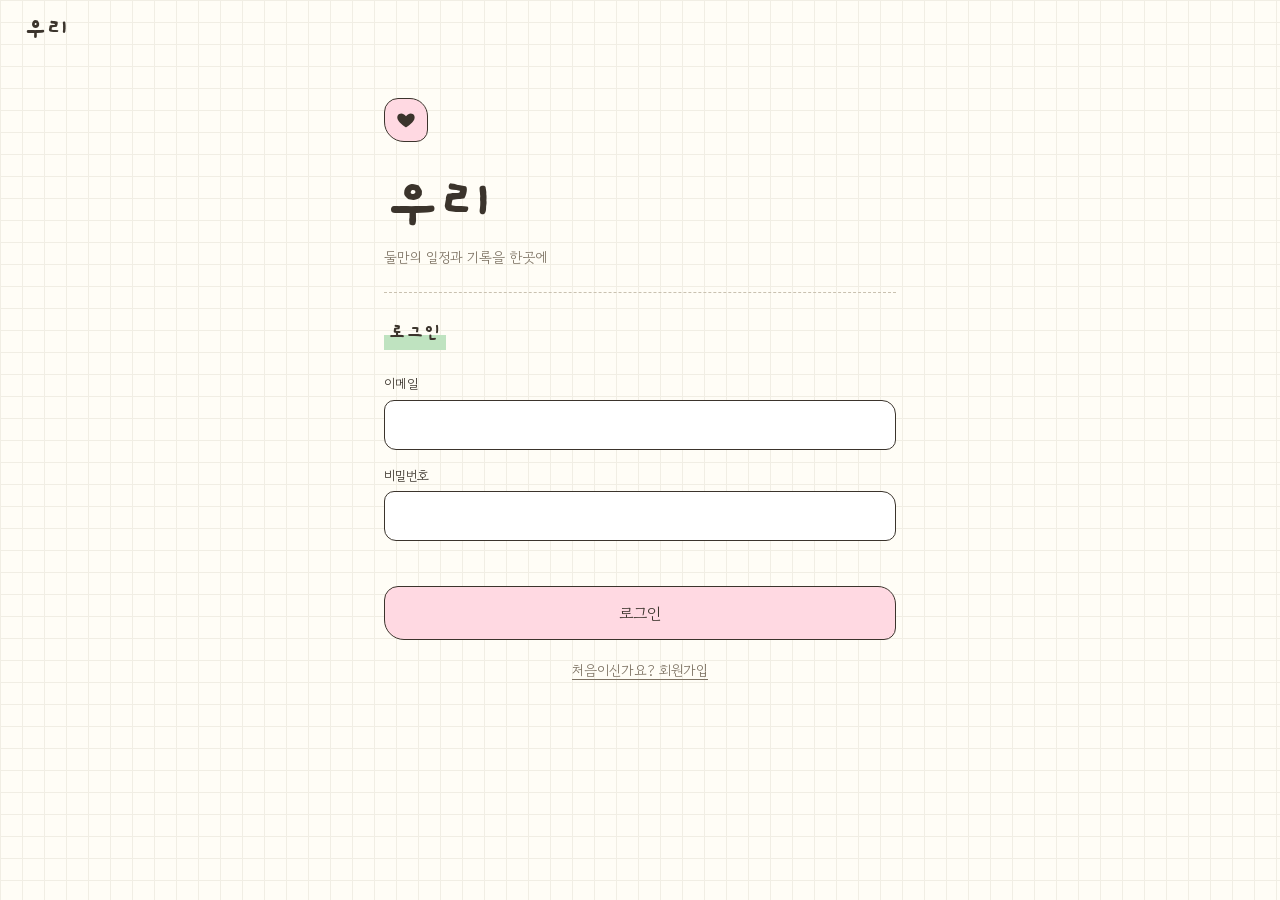
==== commit 7109b584: "Add bottom tabs (home, us, faith) with hub screens Co-Authored-By: Claude Fable 5.2 <noreply@anthrop" ====
--- a/index.html
+++ b/index.html
@@ -33,6 +33,11 @@
   </header>
   <div id="offline" class="offline" role="status" hidden>인터넷 연결이 끊겼어요. 지금은 불러오기와 저장이 되지 않습니다.</div>
   <main id="view"></main>
+  <nav id="tabbar" class="tabbar" aria-label="탭 메뉴" hidden>
+    <a href="#/"><b aria-hidden="true">🏠</b>홈</a>
+    <a href="#/us"><b aria-hidden="true">💕</b>우리</a>
+    <a href="#/faith"><b aria-hidden="true">📖</b>믿음</a>
+  </nav>
   <script src="js/vendor/supabase.js"></script>
   <script src="js/config.js"></script>
   <script src="js/glyphs.js"></script>
@@ -47,8 +52,10 @@
   <script src="js/album.js"></script>
   <script src="js/verse.js"></script>
   <script src="js/bible.js"></script>
-  <script src="js/qtdata.js"></script>
+  <script src="js/grow.js"></script>
   <script src="js/qt.js"></script>
+  <script src="js/askdata.js"></script>
+  <script src="js/ask.js"></script>
   <script src="js/home.js"></script>
   <script src="js/app.js"></script>
 </body>
--- a/css/style.css
+++ b/css/style.css
@@ -789,3 +789,36 @@
 .spass select { flex: 0 1 46%; }
 .spass input { flex: 1 1 54%; }
 .scard { display: block; margin-top: 10px; }
+
+/* ───────── 성경책 키우기 (앱 전체 컨셉) ───────── */
+.hgrow { display: grid; grid-template-columns: 96px 1fr; gap: 12px; align-items: center; margin: 22px 0 4px; padding: 10px 16px 10px 10px; color: inherit; text-decoration: none; background: #fff3b8; border: 1.5px solid var(--ink); border-radius: var(--wobble); transform: rotate(.4deg); }
+.hgrow:active { opacity: .8; }
+.hgrow .seedinfo b { font-size: 28px; }
+.hgrow .seednext { margin: 0; }
+.seed.big { grid-template-columns: 150px 1fr; }
+.gstages { display: grid; grid-template-columns: repeat(4, minmax(0, 1fr)); gap: 6px; margin: 10px 0; }
+.gstage { padding: 4px 2px 8px; text-align: center; border: 1.5px dashed transparent; border-radius: var(--wobble); }
+.gstage svg { display: block; width: 100%; height: auto; }
+.gstage b { display: block; font-size: 12.5px; font-weight: 400; word-break: keep-all; }
+.gstage small { font-size: 11.5px; color: #8a7f70; }
+.gstage.now { background: #fff3b8; border-color: var(--ink); border-style: solid; }
+.gstage.yet svg { filter: grayscale(1); opacity: .35; }
+.grow { display: flex; justify-content: space-between; gap: 10px; padding: 11px 4px; border-bottom: 1.5px dashed #cfc8b8; font-size: 15px; }
+.grow small { margin-left: 4px; color: #8a7f70; }
+.grow b { font-weight: 400; white-space: nowrap; }
+.qcard.today { margin-top: 18px; }
+
+/* ───────── 아래 탭 3개 (홈 · 우리 · 믿음) ───────── */
+body.paper .tabbar { background: #fffdf6; border-top: 2px solid var(--ink); }
+body.paper .tabbar a { gap: 0; font-family: var(--font-heading); font-size: 17px; color: #8a7f70; }
+.tabbar a b { font-size: 21px; font-weight: 400; line-height: 1.2; font-family: "Apple Color Emoji", "Noto Color Emoji", sans-serif; filter: grayscale(1); opacity: .6; }
+body.paper .tabbar a[aria-current="page"] { color: var(--ink); font-weight: 700; background: linear-gradient(transparent 62%, #ffd0dc 62%, #ffd0dc 88%, transparent 88%); }
+.tabbar a[aria-current="page"] b { filter: none; opacity: 1; }
+body.hastabs main { padding-bottom: calc(env(safe-area-inset-bottom) + var(--tab-h) + var(--space-xl)); }
+body.hastabs .bottombar { bottom: calc(env(safe-area-inset-bottom) + var(--tab-h)); padding-bottom: var(--space-sm); }
+body.hastabs main:has(.bottombar) { padding-bottom: calc(env(safe-area-inset-bottom) + var(--tab-h) + 100px); }
+.hubline { margin: 14px 0 0; font-size: 15px; color: #8a7f70; }
+.hstk a:nth-child(4n+1):nth-child(n+7) { background: #ffe4c9; }
+.hstk.big { grid-template-columns: repeat(2, minmax(0, 1fr)); gap: 14px; margin-top: 22px; }
+.hstk.big a { padding: 22px 0 16px; font-family: var(--font-heading); font-size: 24px; }
+.hstk.big b { font-size: 40px; }
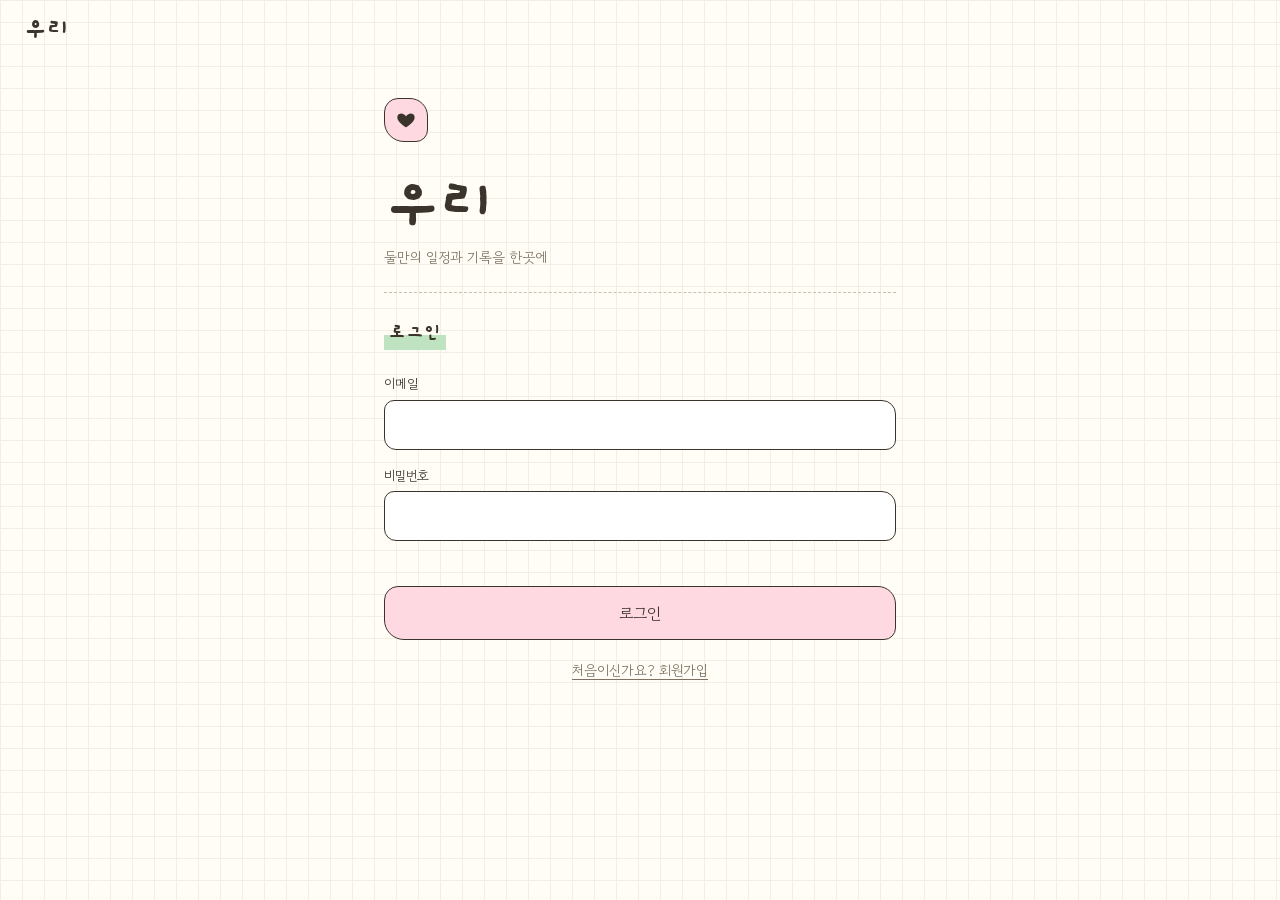
==== commit dc99f05f: "Add gratitude jar with random draw and weekly card image export Co-Authored-By: Claude Fable 5.2 <no" ====
--- a/index.html
+++ b/index.html
@@ -56,6 +56,7 @@
   <script src="js/qt.js"></script>
   <script src="js/askdata.js"></script>
   <script src="js/ask.js"></script>
+  <script src="js/thanks.js"></script>
   <script src="js/home.js"></script>
   <script src="js/app.js"></script>
 </body>
--- a/css/style.css
+++ b/css/style.css
@@ -822,3 +822,74 @@
 .hstk.big { grid-template-columns: repeat(2, minmax(0, 1fr)); gap: 14px; margin-top: 22px; }
 .hstk.big a { padding: 22px 0 16px; font-family: var(--font-heading); font-size: 24px; }
 .hstk.big b { font-size: 40px; }
+
+/* ───────── 살아 움직이는 성경책 ───────── */
+.pet { position: relative; margin: 22px 0 4px; background: #fff3b8; border: 1.5px solid var(--ink); border-radius: var(--wobble); overflow: hidden; }
+.petfield { position: relative; height: 214px; background: linear-gradient(#fff9d6 0 78%, #f3e2a0 78% 100%); border-bottom: 1.5px dashed rgba(59, 52, 44, .3); --px: 0px; }
+.petchar { position: absolute; left: 50%; bottom: 4px; width: 190px; margin-left: -95px; padding: 0; background: none; border: 0; cursor: pointer; transform: translateX(var(--px)); transition: transform 1.7s ease-in-out; -webkit-tap-highlight-color: transparent; }
+.petflip { display: block; transition: transform .25s; }
+.petchar.left .petflip { transform: scaleX(-1); }
+.petchar svg { display: block; width: 100%; height: auto; overflow: visible; }
+.petchar svg { transform-origin: 50% 90%; animation: pet-breathe 2.6s ease-in-out infinite; }
+.petchar .gb-eye { transform-box: fill-box; transform-origin: 50% 50%; animation: pet-blink 4.2s infinite; }
+.petchar.walk svg { animation: pet-hop .42s ease-in-out infinite; }
+.petchar .gb-foot { transform-box: fill-box; }
+.petchar.walk .gb-foot.l { animation: pet-step .42s ease-in-out infinite; }
+.petchar.walk .gb-foot.r { animation: pet-step .42s ease-in-out infinite reverse; }
+.petchar.jump svg { animation: pet-jump .7s cubic-bezier(.3, 1.6, .5, 1) 1; }
+.petbubble { position: absolute; left: 50%; top: 10px; z-index: 2; max-width: 86%; padding: 6px 14px; font-family: var(--font-heading); font-size: 19px; white-space: nowrap; background: #fff; border: 1.5px solid var(--ink); border-radius: 14px 18px 12px 20px; transform: translateX(calc(-50% + var(--px) * .6)); transition: transform 1.7s ease-in-out; animation: pet-pop .25s ease-out; }
+.petpop { position: absolute; left: calc(50% + var(--px)); bottom: 110px; font-style: normal; font-size: 22px; pointer-events: none; animation: pet-float 1.1s ease-out forwards; font-family: "Apple Color Emoji", "Noto Color Emoji", sans-serif; }
+.petinfo { display: block; padding: 10px 16px 12px; color: inherit; text-decoration: none; }
+.petinfo b { font-size: 28px; }
+.petinfo .seednext { margin: 0; }
+@keyframes pet-breathe { 0%, 100% { transform: translateY(0) scale(1, 1); } 50% { transform: translateY(-5px) scale(1.02, .985); } }
+@keyframes pet-shadow { 0%, 100% { transform: scaleX(1); } 50% { transform: scaleX(.9); } }
+@keyframes pet-blink { 0%, 92%, 100% { transform: scaleY(1); } 95% { transform: scaleY(.1); } }
+@keyframes pet-hop { 0%, 100% { transform: translateY(0) rotate(-3deg); } 50% { transform: translateY(-12px) rotate(3deg); } }
+@keyframes pet-step { 0%, 100% { transform: translateY(0); } 50% { transform: translateY(-7px); } }
+@keyframes pet-jump { 0% { transform: translateY(0) scale(1.08, .88); } 40% { transform: translateY(-46px) scale(.95, 1.08) rotate(-6deg); } 70% { transform: translateY(0) scale(1.06, .92) rotate(4deg); } 100% { transform: translateY(0) scale(1, 1); } }
+@keyframes pet-pop { from { opacity: 0; margin-top: 8px; } to { opacity: 1; margin-top: 0; } }
+@keyframes pet-float { from { opacity: 1; transform: translate(0, 0) scale(.6); } to { opacity: 0; transform: translate(var(--dx), -110px) scale(1.3); } }
+@media (prefers-reduced-motion: reduce) { .petchar svg, .petchar .gb-eye { animation: none; } .petchar { transition: none; } }
+.gb-shadow { stroke: none !important; }
+
+/* ───────── 성경책 꾸미기 (배경 · 아이템) ───────── */
+.petbg { position: absolute; inset: 0; width: 100%; height: 100%; }
+.petfield { background: #fff9d6; }
+.dgrid { display: grid; grid-template-columns: repeat(3, minmax(0, 1fr)); gap: 8px; margin: 8px 0 12px; }
+.dchip { padding: 6px 4px 8px; font: inherit; color: inherit; text-align: center; background: #fff; border: 1.5px solid var(--ink); border-radius: var(--wobble); cursor: pointer; }
+.dchip .dart { position: relative; display: flex; align-items: center; justify-content: center; height: 56px; margin-bottom: 4px; border-radius: 9px; overflow: hidden; }
+.dchip .dart .petbg { position: absolute; }
+.dchip .dart b { font-size: 32px; font-weight: 400; font-family: "Apple Color Emoji", "Noto Color Emoji", sans-serif; }
+.dchip > b { display: block; font-size: 14px; font-weight: 400; }
+.dchip small { font-size: 11.5px; color: #8a7f70; }
+.dchip.on { background: #ffd0dc; border-width: 2.5px; }
+.dchip.lock { border-style: dashed; background: #f6f3ea; cursor: default; }
+.dchip.lock .dart { filter: grayscale(1); opacity: .4; }
+.petbg, .petchar svg, .gstage svg { stroke: none; }
+
+/* ───────── 감사 일기: 항아리 · 쪽지 · 주간 카드 ───────── */
+.jarbox { display: grid; grid-template-columns: 150px 1fr; gap: 14px; align-items: center; margin: 18px 0 4px; padding: 14px 16px; background: #eaf6e3; border: 1.5px solid var(--ink); border-radius: var(--wobble); }
+.jar { display: block; width: 100%; height: auto; stroke: none; }
+.jarbox small { font-size: 13px; color: #6b6154; }
+.jarbox b { display: block; margin-bottom: 8px; font-family: var(--font-heading); font-size: 44px; line-height: 1.1; }
+.tform { display: flex; gap: 8px; margin-top: 10px; }
+.tform input { flex: 1; min-width: 0; padding: 11px 12px; font: inherit; color: inherit; background: #fff; border: 1.5px solid var(--ink); border-radius: 10px 13px 9px 14px; }
+.tnotes { display: grid; grid-template-columns: repeat(2, minmax(0, 1fr)); gap: 10px; margin: 12px 0; }
+.tnote { position: relative; padding: 12px 12px 8px; background: var(--c); border-radius: 3px; box-shadow: 0 3px 8px rgba(0, 0, 0, .08); transform: rotate(var(--r)); }
+.tnote p { margin: 0 0 6px; font-size: 15px; line-height: 1.55; word-break: break-word; }
+.tnote small { display: flex; align-items: center; justify-content: space-between; font-size: 12.5px; }
+.tnote .cdel { width: 24px; height: 24px; padding: 4px; background: none; border: 0; color: #8a7f70; cursor: pointer; }
+.tnote .cdel svg { width: 14px; height: 14px; }
+.vcard.tpick small { text-align: center; }
+.vcard.tpick p { text-align: center; }
+.tcard { position: relative; margin: 22px 0 16px; padding: 34px 20px 22px; background: #fff3b8; border-radius: 3px; box-shadow: 0 6px 16px rgba(0, 0, 0, .1); }
+.tcard .tape { position: absolute; top: -11px; left: 50%; width: 110px; height: 22px; margin-left: -55px; background: rgba(240, 150, 170, .65); transform: rotate(-2deg); }
+.tcard h2 { margin: 0; font-family: var(--font-heading); font-size: 30px; }
+.tweek { display: block; margin-bottom: 14px; font-family: var(--font-heading); font-size: 18px; color: #6b6154; }
+.tline { display: grid; grid-template-columns: 16px 1fr auto; gap: 8px; align-items: baseline; padding: 9px 0; border-bottom: 1.5px dashed rgba(59, 52, 44, .25); }
+.tline p { margin: 0; font-size: 15.5px; line-height: 1.6; word-break: break-word; }
+.tline small { font-size: 12.5px; color: #8a7f70; }
+.tverse { margin: 22px 0 0; text-align: center; font-family: var(--font-heading); font-size: 24px; }
+.tverse small { font-family: var(--font-body); font-size: 13px; color: #6b6154; }
+.hstk.big a:nth-child(5) { background: #e9defa; transform: rotate(1deg); }
